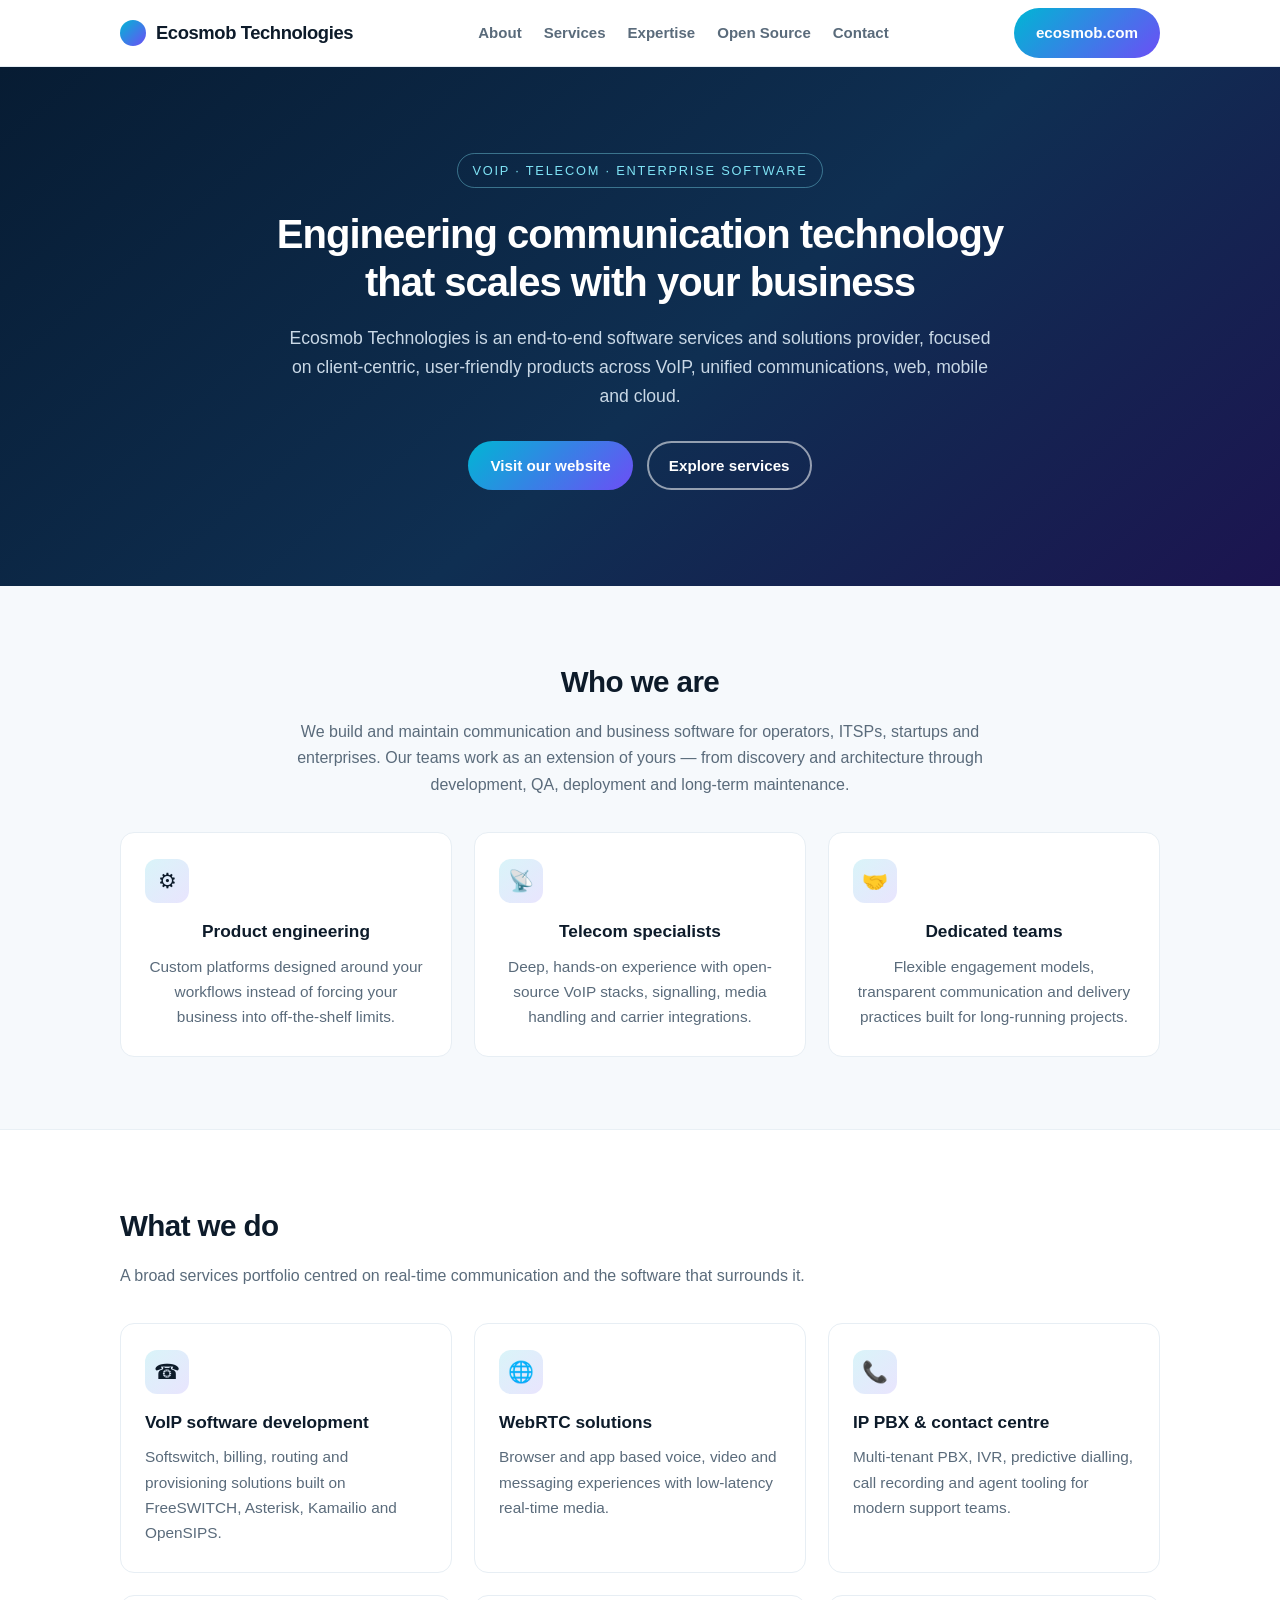
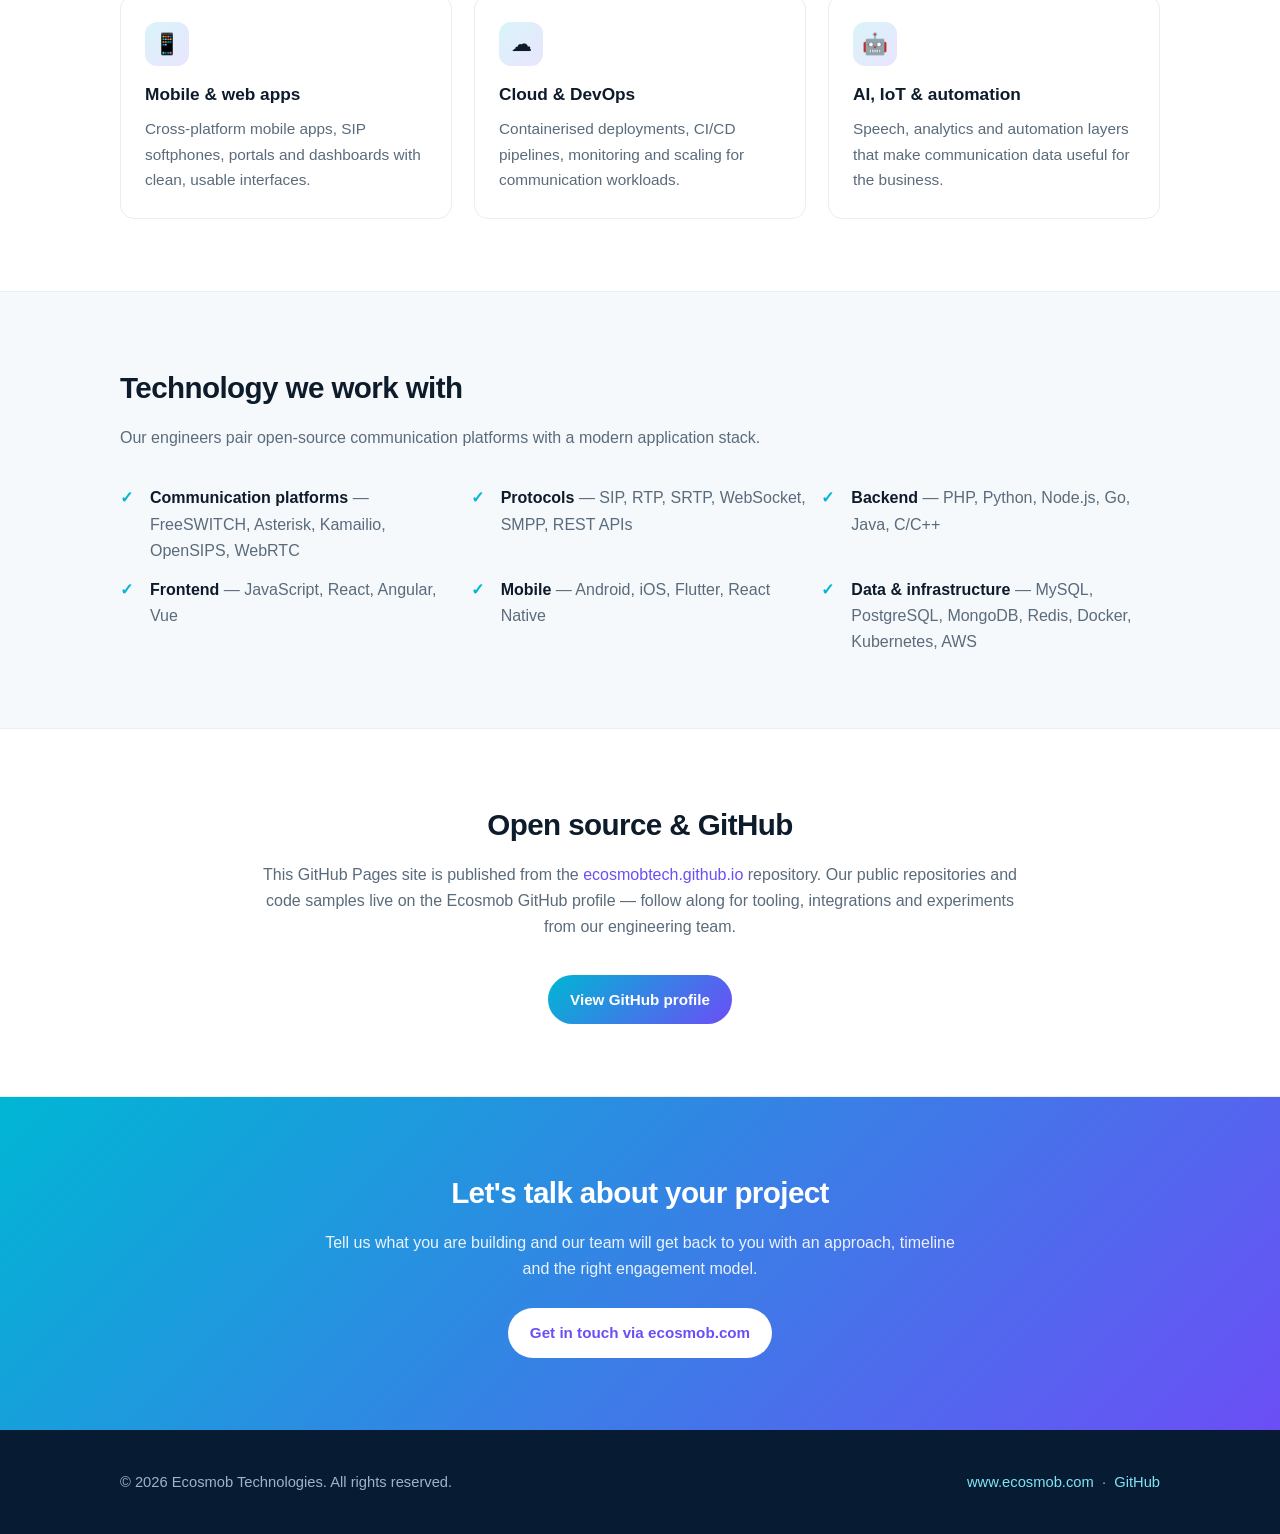
==== index.html @ 4fd9f092 "Add Ecosmob Technologies landing page (index.html)" ====
<!DOCTYPE html>
<html lang="en">
<head>
<meta charset="utf-8">
<meta name="viewport" content="width=device-width, initial-scale=1">
<title>Ecosmob Technologies | VoIP &amp; Telecom Software Development Company</title>
<meta name="description" content="Ecosmob Technologies is an end-to-end software services and solutions provider specialising in VoIP, unified communications, telecom software development, web, mobile and cloud engineering.">
<meta name="author" content="Ecosmob Technologies">
<link rel="canonical" href="https://ecosmobtech.github.io/">
<meta property="og:title" content="Ecosmob Technologies | VoIP &amp; Telecom Software Development">
<meta property="og:description" content="End-to-end VoIP, telecom and enterprise software engineering services.">
<meta property="og:url" content="https://www.ecosmob.com/">
<meta property="og:type" content="website">
<style>
:root{
  --brand:#00b6d4;
  --brand-2:#6c4ef6;
  --ink:#0d1b2a;
  --muted:#5a6b7b;
  --bg:#f6f9fc;
  --white:#ffffff;
  --radius:14px;
}
*{box-sizing:border-box}
html{scroll-behavior:smooth}
body{
  margin:0;
  font-family:-apple-system,BlinkMacSystemFont,"Segoe UI",Roboto,Helvetica,Arial,sans-serif;
  color:var(--ink);
  background:var(--bg);
  line-height:1.65;
  -webkit-font-smoothing:antialiased;
}
a{color:var(--brand-2);text-decoration:none}
a:hover{text-decoration:underline}
.wrap{width:100%;max-width:1080px;margin:0 auto;padding:0 20px}

/* header */
header{
  position:sticky;top:0;z-index:50;
  background:rgba(255,255,255,.92);
  backdrop-filter:saturate(180%) blur(8px);
  border-bottom:1px solid #e5edf3;
}
.nav{display:flex;align-items:center;justify-content:space-between;height:66px;gap:16px}
.logo{display:flex;align-items:center;gap:10px;font-weight:800;letter-spacing:-.4px;font-size:1.15rem;color:var(--ink)}
.logo:hover{text-decoration:none}
.dot{width:26px;height:26px;border-radius:50%;background:linear-gradient(135deg,var(--brand),var(--brand-2))}
.nav ul{display:flex;gap:22px;list-style:none;margin:0;padding:0}
.nav ul a{color:var(--muted);font-size:.94rem;font-weight:600}
.nav ul a:hover{color:var(--brand-2);text-decoration:none}
.btn{
  display:inline-block;padding:12px 22px;border-radius:999px;font-weight:700;font-size:.95rem;
  background:linear-gradient(135deg,var(--brand),var(--brand-2));color:#fff;border:0;
}
.btn:hover{opacity:.92;text-decoration:none}
.btn.ghost{background:transparent;color:var(--brand-2);border:2px solid var(--brand-2);padding:10px 20px}

/* hero */
.hero{
  background:linear-gradient(140deg,#071c33 0%,#0f2f52 55%,#1c1450 100%);
  color:#fff;padding:86px 0 96px;text-align:center;
}
.hero h1{font-size:2.5rem;line-height:1.2;margin:0 0 18px;letter-spacing:-1px}
.hero .tag{display:inline-block;font-size:.8rem;letter-spacing:.14em;text-transform:uppercase;color:#7fe3f5;border:1px solid rgba(127,227,245,.4);padding:6px 14px;border-radius:999px;margin-bottom:22px}
.hero p{font-size:1.1rem;color:#c9d8e6;max-width:720px;margin:0 auto 30px}
.hero .cta{display:flex;gap:14px;justify-content:center;flex-wrap:wrap}
.hero .btn.ghost{color:#fff;border-color:rgba(255,255,255,.55)}

/* sections */
section{padding:72px 0}
h2{font-size:1.85rem;margin:0 0 12px;letter-spacing:-.6px}
.lead{color:var(--muted);max-width:760px;margin:0 0 34px}
.center{text-align:center}
.center .lead{margin-left:auto;margin-right:auto}

.grid{display:grid;gap:22px;grid-template-columns:repeat(auto-fit,minmax(260px,1fr))}
.card{
  background:var(--white);border:1px solid #e7eef4;border-radius:var(--radius);
  padding:26px 24px;transition:transform .18s ease,box-shadow .18s ease;
}
.card:hover{transform:translateY(-4px);box-shadow:0 14px 30px rgba(13,27,42,.09)}
.card h3{margin:0 0 8px;font-size:1.08rem}
.card p{margin:0;color:var(--muted);font-size:.96rem}
.ico{
  width:44px;height:44px;border-radius:12px;margin-bottom:14px;
  background:linear-gradient(135deg,rgba(0,182,212,.15),rgba(108,78,246,.15));
  display:flex;align-items:center;justify-content:center;font-size:1.3rem;
}
.alt{background:var(--white);border-top:1px solid #e9f0f5;border-bottom:1px solid #e9f0f5}

ul.checks{list-style:none;margin:0;padding:0;display:grid;gap:12px;grid-template-columns:repeat(auto-fit,minmax(280px,1fr))}
ul.checks li{padding-left:30px;position:relative;color:var(--muted)}
ul.checks li:before{content:"\2713";position:absolute;left:0;top:0;color:var(--brand);font-weight:800}
ul.checks strong{color:var(--ink)}

.cta-band{background:linear-gradient(135deg,var(--brand),var(--brand-2));color:#fff;text-align:center}
.cta-band h2{color:#fff}
.cta-band p{color:rgba(255,255,255,.9);max-width:640px;margin:0 auto 26px}
.cta-band .btn{background:#fff;color:var(--brand-2)}

footer{background:#071c33;color:#9fb3c8;padding:40px 0;font-size:.92rem}
.foot{display:flex;justify-content:space-between;gap:16px;flex-wrap:wrap;align-items:center}
footer a{color:#7fe3f5}

@media (max-width:760px){
  .nav ul{display:none}
  .hero h1{font-size:1.95rem}
  section{padding:56px 0}
}
</style>
</head>
<body>

<header>
  <div class="wrap nav">
    <a class="logo" href="#top"><span class="dot"></span> Ecosmob Technologies</a>
    <nav>
      <ul>
        <li><a href="#about">About</a></li>
        <li><a href="#services">Services</a></li>
        <li><a href="#expertise">Expertise</a></li>
        <li><a href="#opensource">Open Source</a></li>
        <li><a href="#contact">Contact</a></li>
      </ul>
    </nav>
    <a class="btn" href="https://www.ecosmob.com/" target="_blank" rel="noopener">ecosmob.com</a>
  </div>
</header>

<div id="top" class="hero">
  <div class="wrap">
    <span class="tag">VoIP &middot; Telecom &middot; Enterprise Software</span>
    <h1>Engineering communication technology<br>that scales with your business</h1>
    <p>Ecosmob Technologies is an end-to-end software services and solutions provider, focused on client-centric, user-friendly products across VoIP, unified communications, web, mobile and cloud.</p>
    <div class="cta">
      <a class="btn" href="https://www.ecosmob.com/" target="_blank" rel="noopener">Visit our website</a>
      <a class="btn ghost" href="#services">Explore services</a>
    </div>
  </div>
</div>

<section id="about" class="center">
  <div class="wrap">
    <h2>Who we are</h2>
    <p class="lead">We build and maintain communication and business software for operators, ITSPs, startups and enterprises. Our teams work as an extension of yours &mdash; from discovery and architecture through development, QA, deployment and long-term maintenance.</p>
    <div class="grid">
      <div class="card">
        <div class="ico">&#9881;</div>
        <h3>Product engineering</h3>
        <p>Custom platforms designed around your workflows instead of forcing your business into off-the-shelf limits.</p>
      </div>
      <div class="card">
        <div class="ico">&#128225;</div>
        <h3>Telecom specialists</h3>
        <p>Deep, hands-on experience with open-source VoIP stacks, signalling, media handling and carrier integrations.</p>
      </div>
      <div class="card">
        <div class="ico">&#129309;</div>
        <h3>Dedicated teams</h3>
        <p>Flexible engagement models, transparent communication and delivery practices built for long-running projects.</p>
      </div>
    </div>
  </div>
</section>

<section id="services" class="alt">
  <div class="wrap">
    <h2>What we do</h2>
    <p class="lead">A broad services portfolio centred on real-time communication and the software that surrounds it.</p>
    <div class="grid">
      <div class="card">
        <div class="ico">&#9742;</div>
        <h3>VoIP software development</h3>
        <p>Softswitch, billing, routing and provisioning solutions built on FreeSWITCH, Asterisk, Kamailio and OpenSIPS.</p>
      </div>
      <div class="card">
        <div class="ico">&#127760;</div>
        <h3>WebRTC solutions</h3>
        <p>Browser and app based voice, video and messaging experiences with low-latency real-time media.</p>
      </div>
      <div class="card">
        <div class="ico">&#128222;</div>
        <h3>IP PBX &amp; contact centre</h3>
        <p>Multi-tenant PBX, IVR, predictive dialling, call recording and agent tooling for modern support teams.</p>
      </div>
      <div class="card">
        <div class="ico">&#128241;</div>
        <h3>Mobile &amp; web apps</h3>
        <p>Cross-platform mobile apps, SIP softphones, portals and dashboards with clean, usable interfaces.</p>
      </div>
      <div class="card">
        <div class="ico">&#9729;</div>
        <h3>Cloud &amp; DevOps</h3>
        <p>Containerised deployments, CI/CD pipelines, monitoring and scaling for communication workloads.</p>
      </div>
      <div class="card">
        <div class="ico">&#129302;</div>
        <h3>AI, IoT &amp; automation</h3>
        <p>Speech, analytics and automation layers that make communication data useful for the business.</p>
      </div>
    </div>
  </div>
</section>

<section id="expertise">
  <div class="wrap">
    <h2>Technology we work with</h2>
    <p class="lead">Our engineers pair open-source communication platforms with a modern application stack.</p>
    <ul class="checks">
      <li><strong>Communication platforms</strong> &mdash; FreeSWITCH, Asterisk, Kamailio, OpenSIPS, WebRTC</li>
      <li><strong>Protocols</strong> &mdash; SIP, RTP, SRTP, WebSocket, SMPP, REST APIs</li>
      <li><strong>Backend</strong> &mdash; PHP, Python, Node.js, Go, Java, C/C++</li>
      <li><strong>Frontend</strong> &mdash; JavaScript, React, Angular, Vue</li>
      <li><strong>Mobile</strong> &mdash; Android, iOS, Flutter, React Native</li>
      <li><strong>Data &amp; infrastructure</strong> &mdash; MySQL, PostgreSQL, MongoDB, Redis, Docker, Kubernetes, AWS</li>
    </ul>
  </div>
</section>

<section id="opensource" class="alt center">
  <div class="wrap">
    <h2>Open source &amp; GitHub</h2>
    <p class="lead">This GitHub Pages site is published from the <a href="https://github.com/Ecosmobtech/ecosmobtech.github.io" target="_blank" rel="noopener">ecosmobtech.github.io</a> repository. Our public repositories and code samples live on the Ecosmob GitHub profile &mdash; follow along for tooling, integrations and experiments from our engineering team.</p>
    <a class="btn" href="https://github.com/Ecosmobtech" target="_blank" rel="noopener">View GitHub profile</a>
  </div>
</section>

<section id="contact" class="cta-band">
  <div class="wrap">
    <h2>Let's talk about your project</h2>
    <p>Tell us what you are building and our team will get back to you with an approach, timeline and the right engagement model.</p>
    <a class="btn" href="https://www.ecosmob.com/" target="_blank" rel="noopener">Get in touch via ecosmob.com</a>
  </div>
</section>

<footer>
  <div class="wrap foot">
    <div>&copy; <span id="yr">2026</span> Ecosmob Technologies. All rights reserved.</div>
    <div><a href="https://www.ecosmob.com/" target="_blank" rel="noopener">www.ecosmob.com</a> &nbsp;&middot;&nbsp; <a href="https://github.com/Ecosmobtech" target="_blank" rel="noopener">GitHub</a></div>
  </div>
</footer>

<script>
  document.getElementById("yr").textContent = new Date().getFullYear();
</script>

</body>
</html>
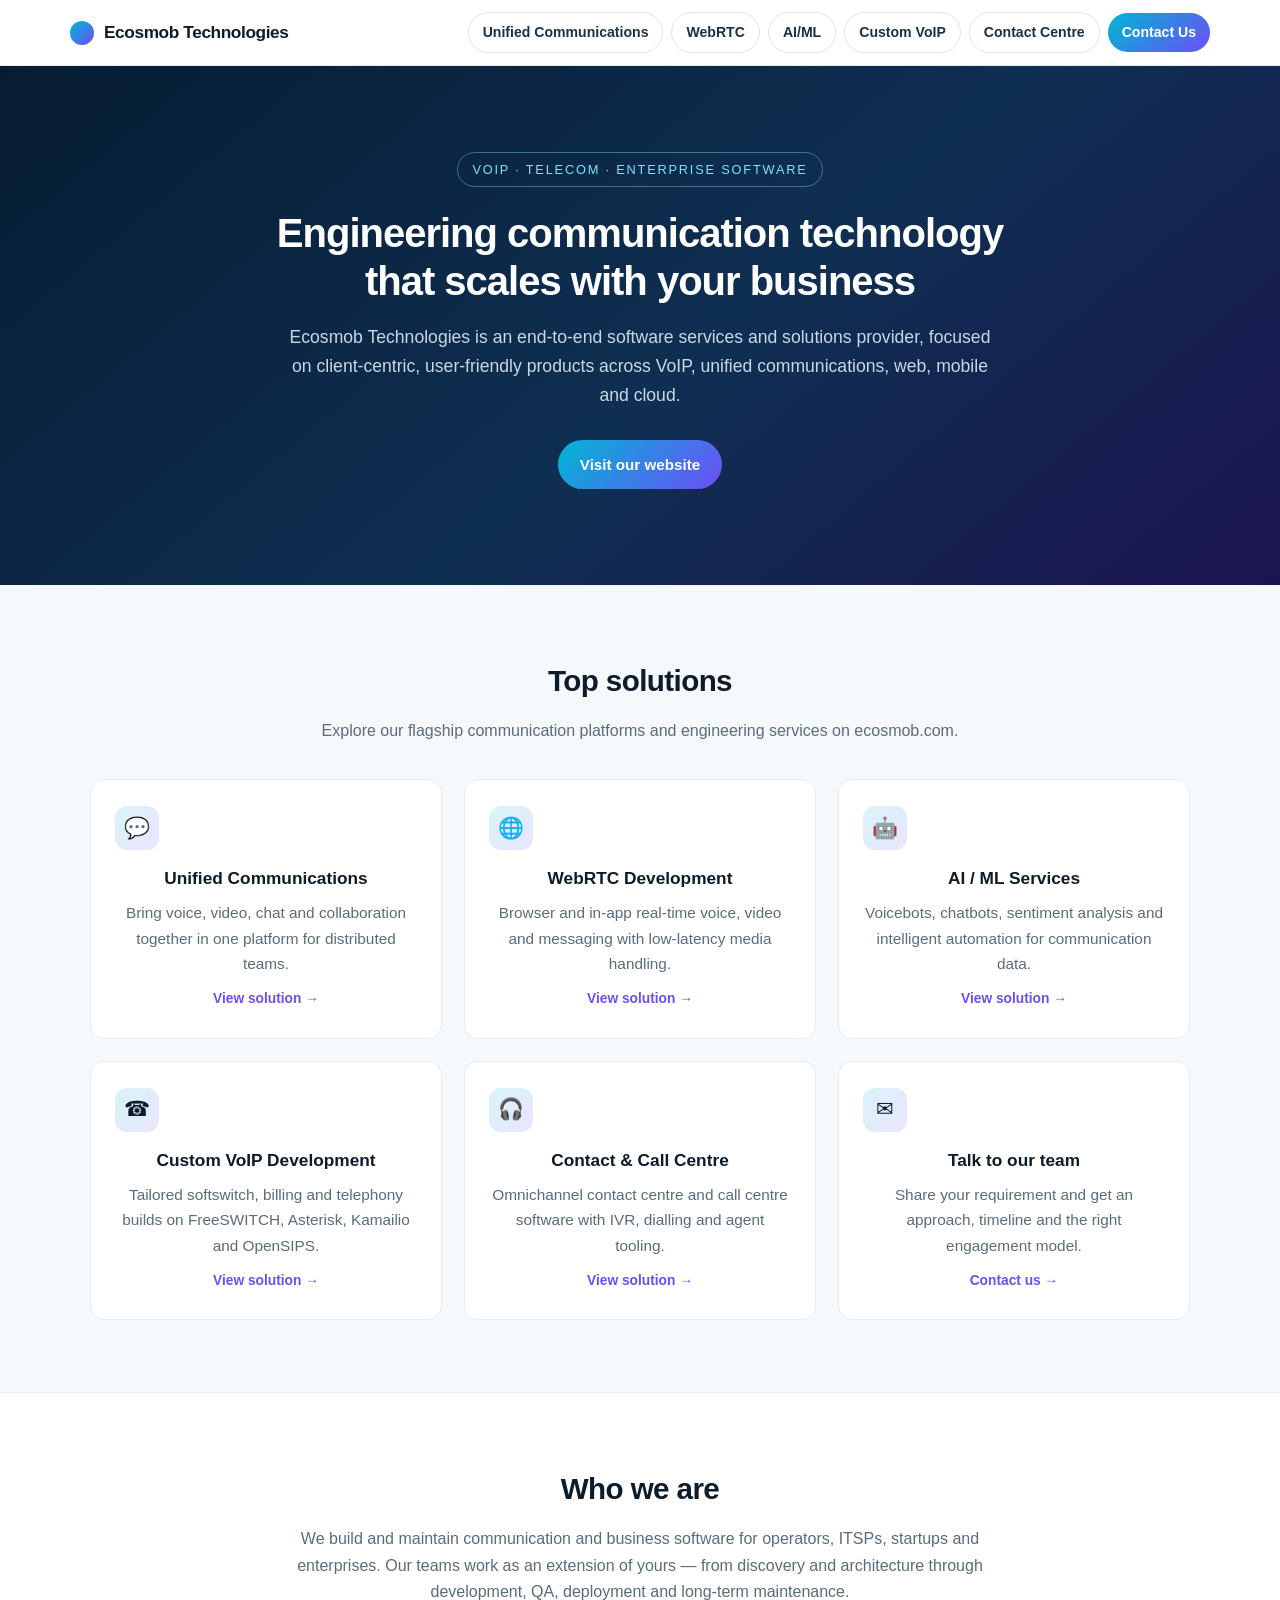
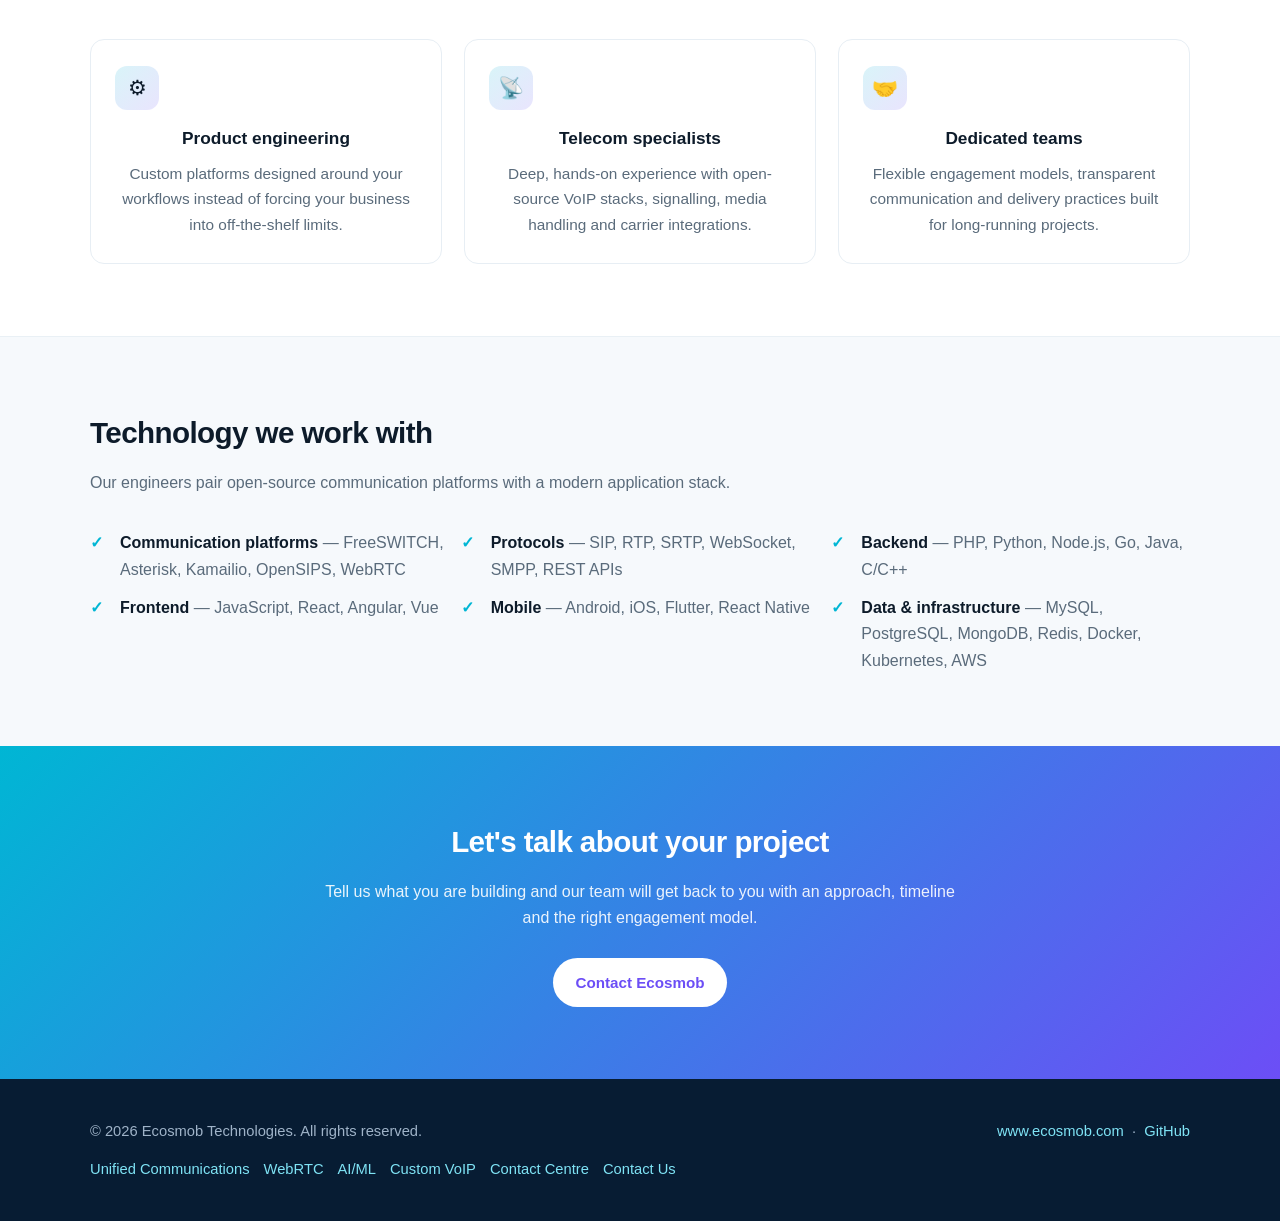
==== commit a5ae30fd: "Link top bar to Ecosmob solution pages and remove Explore services button" ====
--- a/index.html
+++ b/index.html
@@ -4,8 +4,9 @@
 <meta charset="utf-8">
 <meta name="viewport" content="width=device-width, initial-scale=1">
 <title>Ecosmob Technologies | VoIP &amp; Telecom Software Development Company</title>
-<meta name="description" content="Ecosmob Technologies is an end-to-end software services and solutions provider specialising in VoIP, unified communications, telecom software development, web, mobile and cloud engineering.">
+<meta name="description" content="Ecosmob Technologies is an end-to-end software services and solutions provider specialising in VoIP, unified communications, WebRTC, AI/ML, contact centre and custom telecom software development.">
 <meta name="author" content="Ecosmob Technologies">
+<meta name="robots" content="index, follow">
 <link rel="canonical" href="https://ecosmobtech.github.io/">
 <meta property="og:title" content="Ecosmob Technologies | VoIP &amp; Telecom Software Development">
 <meta property="og:description" content="End-to-end VoIP, telecom and enterprise software engineering services.">
@@ -33,28 +34,33 @@
 }
 a{color:var(--brand-2);text-decoration:none}
 a:hover{text-decoration:underline}
-.wrap{width:100%;max-width:1080px;margin:0 auto;padding:0 20px}
+.wrap{width:100%;max-width:1140px;margin:0 auto;padding:0 20px}
 
 /* header */
 header{
   position:sticky;top:0;z-index:50;
-  background:rgba(255,255,255,.92);
+  background:rgba(255,255,255,.94);
   backdrop-filter:saturate(180%) blur(8px);
   border-bottom:1px solid #e5edf3;
 }
-.nav{display:flex;align-items:center;justify-content:space-between;height:66px;gap:16px}
-.logo{display:flex;align-items:center;gap:10px;font-weight:800;letter-spacing:-.4px;font-size:1.15rem;color:var(--ink)}
+.nav{display:flex;align-items:center;justify-content:space-between;gap:14px;padding:12px 0;flex-wrap:wrap}
+.logo{display:flex;align-items:center;gap:10px;font-weight:800;letter-spacing:-.4px;font-size:1.08rem;color:var(--ink)}
 .logo:hover{text-decoration:none}
-.dot{width:26px;height:26px;border-radius:50%;background:linear-gradient(135deg,var(--brand),var(--brand-2))}
-.nav ul{display:flex;gap:22px;list-style:none;margin:0;padding:0}
-.nav ul a{color:var(--muted);font-size:.94rem;font-weight:600}
-.nav ul a:hover{color:var(--brand-2);text-decoration:none}
+.dot{width:24px;height:24px;border-radius:50%;background:linear-gradient(135deg,var(--brand),var(--brand-2))}
+.menu{display:flex;gap:8px;list-style:none;margin:0;padding:0;flex-wrap:wrap;align-items:center}
+.menu a{
+  display:inline-block;padding:8px 14px;border-radius:999px;
+  font-size:.88rem;font-weight:700;color:#1b3049;
+  border:1px solid #dbe6ef;background:#fff;white-space:nowrap;
+}
+.menu a:hover{border-color:var(--brand-2);color:var(--brand-2);text-decoration:none}
 .btn{
   display:inline-block;padding:12px 22px;border-radius:999px;font-weight:700;font-size:.95rem;
   background:linear-gradient(135deg,var(--brand),var(--brand-2));color:#fff;border:0;
 }
 .btn:hover{opacity:.92;text-decoration:none}
-.btn.ghost{background:transparent;color:var(--brand-2);border:2px solid var(--brand-2);padding:10px 20px}
+.menu a.primary{background:linear-gradient(135deg,var(--brand),var(--brand-2));color:#fff;border:0}
+.menu a.primary:hover{opacity:.92;color:#fff}
 
 /* hero */
 .hero{
@@ -65,7 +71,6 @@
 .hero .tag{display:inline-block;font-size:.8rem;letter-spacing:.14em;text-transform:uppercase;color:#7fe3f5;border:1px solid rgba(127,227,245,.4);padding:6px 14px;border-radius:999px;margin-bottom:22px}
 .hero p{font-size:1.1rem;color:#c9d8e6;max-width:720px;margin:0 auto 30px}
 .hero .cta{display:flex;gap:14px;justify-content:center;flex-wrap:wrap}
-.hero .btn.ghost{color:#fff;border-color:rgba(255,255,255,.55)}
 
 /* sections */
 section{padding:72px 0}
@@ -78,10 +83,12 @@
 .card{
   background:var(--white);border:1px solid #e7eef4;border-radius:var(--radius);
   padding:26px 24px;transition:transform .18s ease,box-shadow .18s ease;
-}
-.card:hover{transform:translateY(-4px);box-shadow:0 14px 30px rgba(13,27,42,.09)}
-.card h3{margin:0 0 8px;font-size:1.08rem}
+  display:block;color:inherit;
+}
+.card:hover{transform:translateY(-4px);box-shadow:0 14px 30px rgba(13,27,42,.09);text-decoration:none}
+.card h3{margin:0 0 8px;font-size:1.08rem;color:var(--ink)}
 .card p{margin:0;color:var(--muted);font-size:.96rem}
+.card .more{display:inline-block;margin-top:12px;font-size:.86rem;font-weight:700;color:var(--brand-2)}
 .ico{
   width:44px;height:44px;border-radius:12px;margin-bottom:14px;
   background:linear-gradient(135deg,rgba(0,182,212,.15),rgba(108,78,246,.15));
@@ -102,11 +109,12 @@
 footer{background:#071c33;color:#9fb3c8;padding:40px 0;font-size:.92rem}
 .foot{display:flex;justify-content:space-between;gap:16px;flex-wrap:wrap;align-items:center}
 footer a{color:#7fe3f5}
-
-@media (max-width:760px){
-  .nav ul{display:none}
+.footlinks{display:flex;gap:14px;flex-wrap:wrap;margin-top:14px}
+
+@media (max-width:860px){
   .hero h1{font-size:1.95rem}
   section{padding:56px 0}
+  .menu a{padding:7px 12px;font-size:.82rem}
 }
 </style>
 </head>
@@ -116,15 +124,15 @@
   <div class="wrap nav">
     <a class="logo" href="#top"><span class="dot"></span> Ecosmob Technologies</a>
     <nav>
-      <ul>
-        <li><a href="#about">About</a></li>
-        <li><a href="#services">Services</a></li>
-        <li><a href="#expertise">Expertise</a></li>
-        <li><a href="#opensource">Open Source</a></li>
-        <li><a href="#contact">Contact</a></li>
+      <ul class="menu">
+        <li><a href="https://www.ecosmob.com/voip-solutions/unified-communications/" target="_blank" rel="noopener">Unified Communications</a></li>
+        <li><a href="https://www.ecosmob.com/offerings/custom-voip/webrtc-development/" target="_blank" rel="noopener">WebRTC</a></li>
+        <li><a href="https://www.ecosmob.com/offerings/ai-ml/" target="_blank" rel="noopener">AI/ML</a></li>
+        <li><a href="https://www.ecosmob.com/offerings/custom-voip/" target="_blank" rel="noopener">Custom VoIP</a></li>
+        <li><a href="https://www.ecosmob.com/voip-solutions/contact-center-solutions/" target="_blank" rel="noopener">Contact Centre</a></li>
+        <li><a class="primary" href="https://www.ecosmob.com/contact-us/" target="_blank" rel="noopener">Contact Us</a></li>
       </ul>
     </nav>
-    <a class="btn" href="https://www.ecosmob.com/" target="_blank" rel="noopener">ecosmob.com</a>
   </div>
 </header>
 
@@ -135,12 +143,56 @@
     <p>Ecosmob Technologies is an end-to-end software services and solutions provider, focused on client-centric, user-friendly products across VoIP, unified communications, web, mobile and cloud.</p>
     <div class="cta">
       <a class="btn" href="https://www.ecosmob.com/" target="_blank" rel="noopener">Visit our website</a>
-      <a class="btn ghost" href="#services">Explore services</a>
     </div>
   </div>
 </div>
 
-<section id="about" class="center">
+<section id="solutions" class="center">
+  <div class="wrap">
+    <h2>Top solutions</h2>
+    <p class="lead">Explore our flagship communication platforms and engineering services on ecosmob.com.</p>
+    <div class="grid">
+      <a class="card" href="https://www.ecosmob.com/voip-solutions/unified-communications/" target="_blank" rel="noopener">
+        <div class="ico">&#128172;</div>
+        <h3>Unified Communications</h3>
+        <p>Bring voice, video, chat and collaboration together in one platform for distributed teams.</p>
+        <span class="more">View solution &rarr;</span>
+      </a>
+      <a class="card" href="https://www.ecosmob.com/offerings/custom-voip/webrtc-development/" target="_blank" rel="noopener">
+        <div class="ico">&#127760;</div>
+        <h3>WebRTC Development</h3>
+        <p>Browser and in-app real-time voice, video and messaging with low-latency media handling.</p>
+        <span class="more">View solution &rarr;</span>
+      </a>
+      <a class="card" href="https://www.ecosmob.com/offerings/ai-ml/" target="_blank" rel="noopener">
+        <div class="ico">&#129302;</div>
+        <h3>AI / ML Services</h3>
+        <p>Voicebots, chatbots, sentiment analysis and intelligent automation for communication data.</p>
+        <span class="more">View solution &rarr;</span>
+      </a>
+      <a class="card" href="https://www.ecosmob.com/offerings/custom-voip/" target="_blank" rel="noopener">
+        <div class="ico">&#9742;</div>
+        <h3>Custom VoIP Development</h3>
+        <p>Tailored softswitch, billing and telephony builds on FreeSWITCH, Asterisk, Kamailio and OpenSIPS.</p>
+        <span class="more">View solution &rarr;</span>
+      </a>
+      <a class="card" href="https://www.ecosmob.com/voip-solutions/contact-center-solutions/" target="_blank" rel="noopener">
+        <div class="ico">&#127911;</div>
+        <h3>Contact &amp; Call Centre</h3>
+        <p>Omnichannel contact centre and call centre software with IVR, dialling and agent tooling.</p>
+        <span class="more">View solution &rarr;</span>
+      </a>
+      <a class="card" href="https://www.ecosmob.com/contact-us/" target="_blank" rel="noopener">
+        <div class="ico">&#9993;</div>
+        <h3>Talk to our team</h3>
+        <p>Share your requirement and get an approach, timeline and the right engagement model.</p>
+        <span class="more">Contact us &rarr;</span>
+      </a>
+    </div>
+  </div>
+</section>
+
+<section id="about" class="alt center">
   <div class="wrap">
     <h2>Who we are</h2>
     <p class="lead">We build and maintain communication and business software for operators, ITSPs, startups and enterprises. Our teams work as an extension of yours &mdash; from discovery and architecture through development, QA, deployment and long-term maintenance.</p>
@@ -164,45 +216,6 @@
   </div>
 </section>
 
-<section id="services" class="alt">
-  <div class="wrap">
-    <h2>What we do</h2>
-    <p class="lead">A broad services portfolio centred on real-time communication and the software that surrounds it.</p>
-    <div class="grid">
-      <div class="card">
-        <div class="ico">&#9742;</div>
-        <h3>VoIP software development</h3>
-        <p>Softswitch, billing, routing and provisioning solutions built on FreeSWITCH, Asterisk, Kamailio and OpenSIPS.</p>
-      </div>
-      <div class="card">
-        <div class="ico">&#127760;</div>
-        <h3>WebRTC solutions</h3>
-        <p>Browser and app based voice, video and messaging experiences with low-latency real-time media.</p>
-      </div>
-      <div class="card">
-        <div class="ico">&#128222;</div>
-        <h3>IP PBX &amp; contact centre</h3>
-        <p>Multi-tenant PBX, IVR, predictive dialling, call recording and agent tooling for modern support teams.</p>
-      </div>
-      <div class="card">
-        <div class="ico">&#128241;</div>
-        <h3>Mobile &amp; web apps</h3>
-        <p>Cross-platform mobile apps, SIP softphones, portals and dashboards with clean, usable interfaces.</p>
-      </div>
-      <div class="card">
-        <div class="ico">&#9729;</div>
-        <h3>Cloud &amp; DevOps</h3>
-        <p>Containerised deployments, CI/CD pipelines, monitoring and scaling for communication workloads.</p>
-      </div>
-      <div class="card">
-        <div class="ico">&#129302;</div>
-        <h3>AI, IoT &amp; automation</h3>
-        <p>Speech, analytics and automation layers that make communication data useful for the business.</p>
-      </div>
-    </div>
-  </div>
-</section>
-
 <section id="expertise">
   <div class="wrap">
     <h2>Technology we work with</h2>
@@ -218,26 +231,28 @@
   </div>
 </section>
 
-<section id="opensource" class="alt center">
-  <div class="wrap">
-    <h2>Open source &amp; GitHub</h2>
-    <p class="lead">This GitHub Pages site is published from the <a href="https://github.com/Ecosmobtech/ecosmobtech.github.io" target="_blank" rel="noopener">ecosmobtech.github.io</a> repository. Our public repositories and code samples live on the Ecosmob GitHub profile &mdash; follow along for tooling, integrations and experiments from our engineering team.</p>
-    <a class="btn" href="https://github.com/Ecosmobtech" target="_blank" rel="noopener">View GitHub profile</a>
-  </div>
-</section>
-
 <section id="contact" class="cta-band">
   <div class="wrap">
     <h2>Let's talk about your project</h2>
     <p>Tell us what you are building and our team will get back to you with an approach, timeline and the right engagement model.</p>
-    <a class="btn" href="https://www.ecosmob.com/" target="_blank" rel="noopener">Get in touch via ecosmob.com</a>
+    <a class="btn" href="https://www.ecosmob.com/contact-us/" target="_blank" rel="noopener">Contact Ecosmob</a>
   </div>
 </section>
 
 <footer>
-  <div class="wrap foot">
-    <div>&copy; <span id="yr">2026</span> Ecosmob Technologies. All rights reserved.</div>
-    <div><a href="https://www.ecosmob.com/" target="_blank" rel="noopener">www.ecosmob.com</a> &nbsp;&middot;&nbsp; <a href="https://github.com/Ecosmobtech" target="_blank" rel="noopener">GitHub</a></div>
+  <div class="wrap">
+    <div class="foot">
+      <div>&copy; <span id="yr">2026</span> Ecosmob Technologies. All rights reserved.</div>
+      <div><a href="https://www.ecosmob.com/" target="_blank" rel="noopener">www.ecosmob.com</a> &nbsp;&middot;&nbsp; <a href="https://github.com/Ecosmobtech" target="_blank" rel="noopener">GitHub</a></div>
+    </div>
+    <div class="footlinks">
+      <a href="https://www.ecosmob.com/voip-solutions/unified-communications/" target="_blank" rel="noopener">Unified Communications</a>
+      <a href="https://www.ecosmob.com/offerings/custom-voip/webrtc-development/" target="_blank" rel="noopener">WebRTC</a>
+      <a href="https://www.ecosmob.com/offerings/ai-ml/" target="_blank" rel="noopener">AI/ML</a>
+      <a href="https://www.ecosmob.com/offerings/custom-voip/" target="_blank" rel="noopener">Custom VoIP</a>
+      <a href="https://www.ecosmob.com/voip-solutions/contact-center-solutions/" target="_blank" rel="noopener">Contact Centre</a>
+      <a href="https://www.ecosmob.com/contact-us/" target="_blank" rel="noopener">Contact Us</a>
+    </div>
   </div>
 </footer>
 
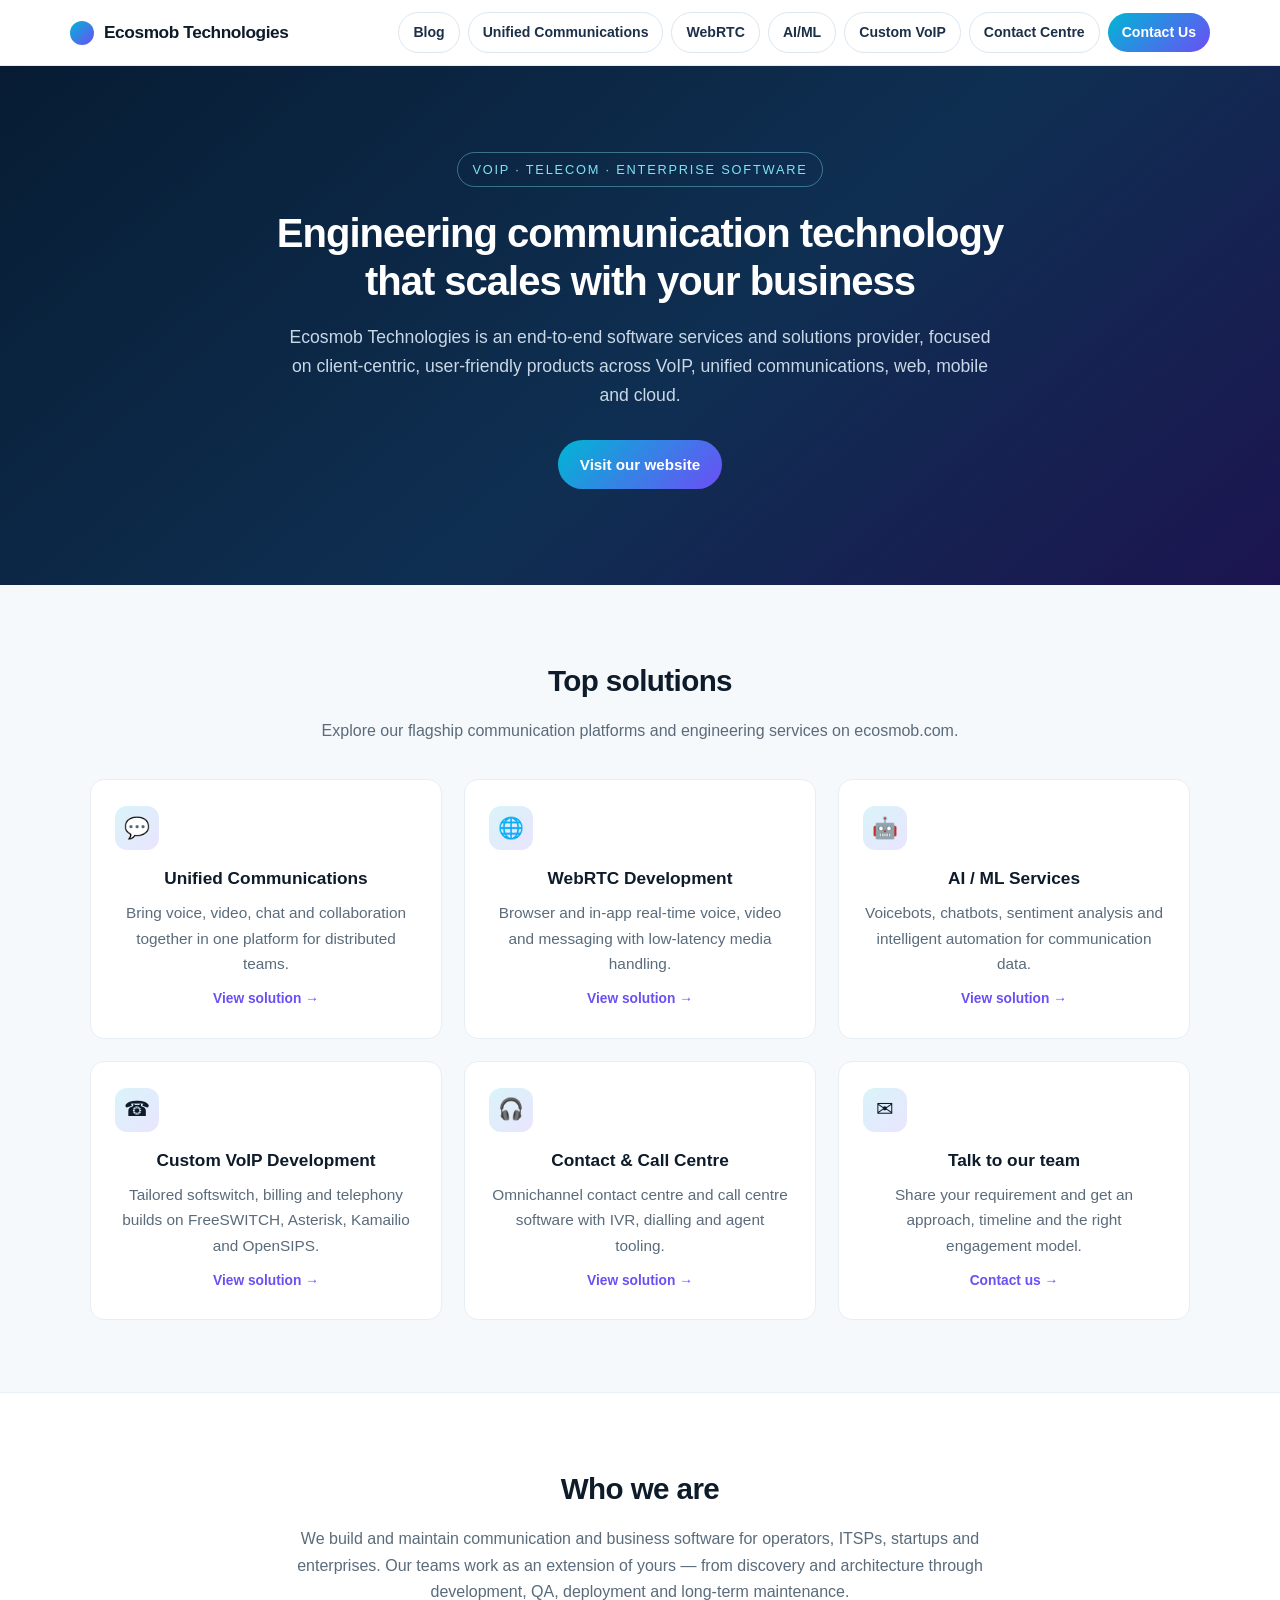
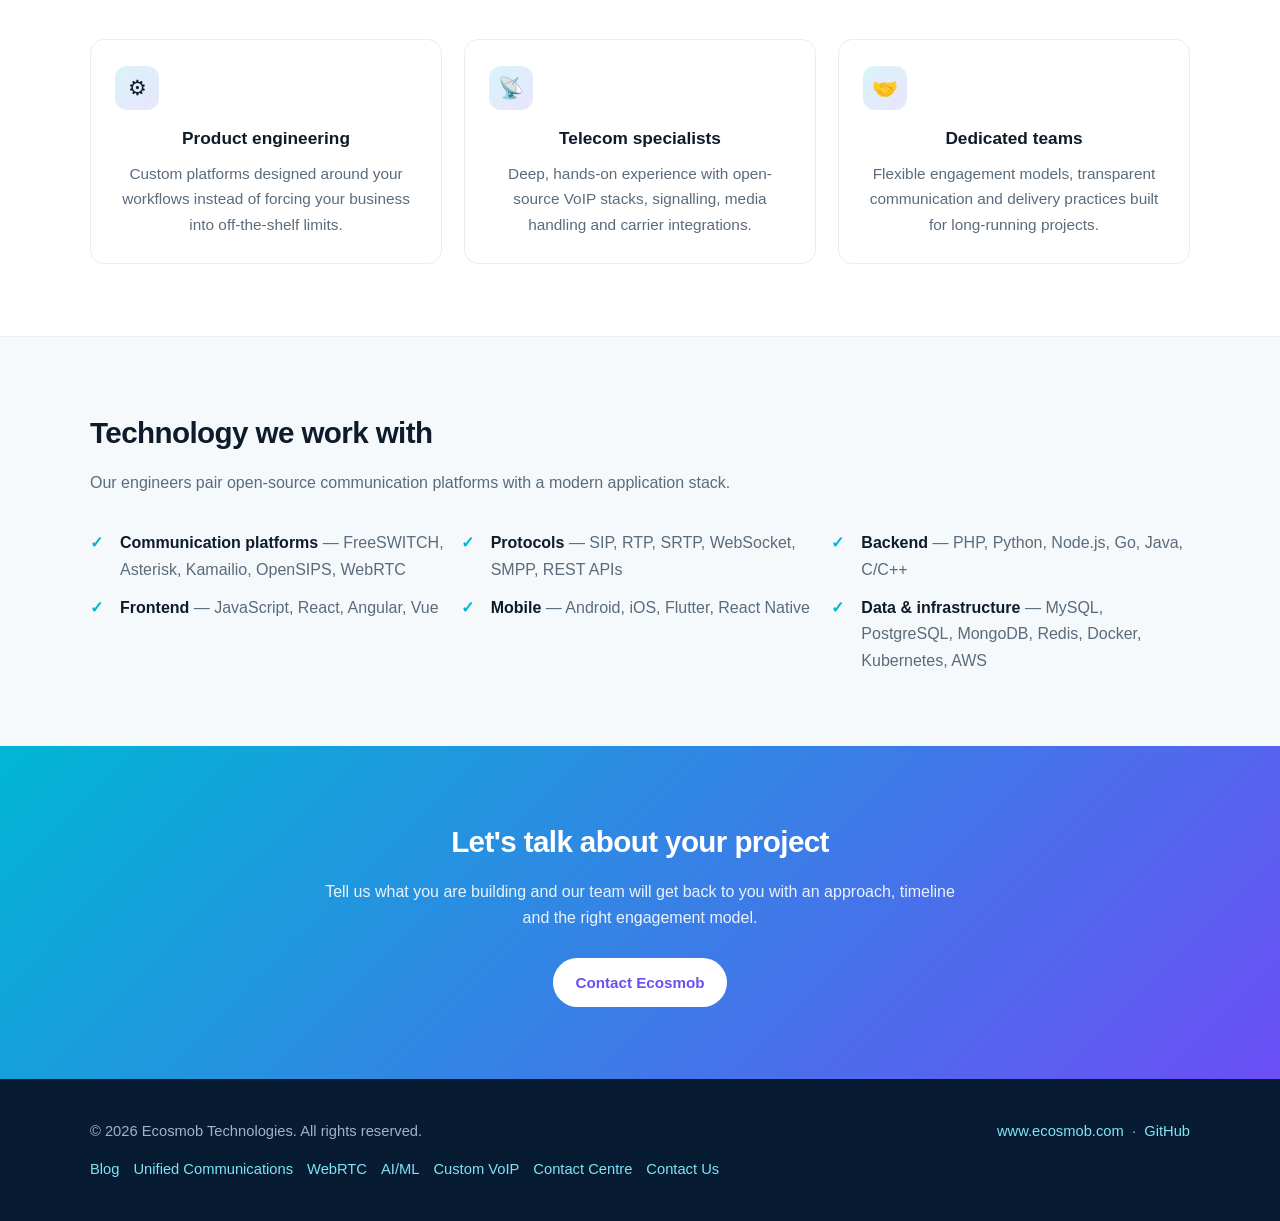
==== commit 34298e63: "Add Blog link to header and footer navigation" ====
--- a/index.html
+++ b/index.html
@@ -1,7 +1,17 @@
 <!DOCTYPE html>
 <html lang="en">
 <head>
+<meta name="google-site-verification" content="BQ6OxUoPhXNHeNY-f9KZq48u6p0XWxiql8x9SF0Cmtc" />
 <meta charset="utf-8">
+<!-- Google tag (gtag.js) -->
+<script async src="https://www.googletagmanager.com/gtag/js?id=G-817WGZYW9V"></script>
+<script>
+  window.dataLayer = window.dataLayer || [];
+  function gtag(){dataLayer.push(arguments);}
+  gtag('js', new Date());
+
+  gtag('config', 'G-817WGZYW9V');
+</script>
 <meta name="viewport" content="width=device-width, initial-scale=1">
 <title>Ecosmob Technologies | VoIP &amp; Telecom Software Development Company</title>
 <meta name="description" content="Ecosmob Technologies is an end-to-end software services and solutions provider specialising in VoIP, unified communications, WebRTC, AI/ML, contact centre and custom telecom software development.">
@@ -125,6 +135,7 @@
     <a class="logo" href="#top"><span class="dot"></span> Ecosmob Technologies</a>
     <nav>
       <ul class="menu">
+        <li><a href="/blog/">Blog</a></li>
         <li><a href="https://www.ecosmob.com/voip-solutions/unified-communications/" target="_blank" rel="noopener">Unified Communications</a></li>
         <li><a href="https://www.ecosmob.com/offerings/custom-voip/webrtc-development/" target="_blank" rel="noopener">WebRTC</a></li>
         <li><a href="https://www.ecosmob.com/offerings/ai-ml/" target="_blank" rel="noopener">AI/ML</a></li>
@@ -246,6 +257,7 @@
       <div><a href="https://www.ecosmob.com/" target="_blank" rel="noopener">www.ecosmob.com</a> &nbsp;&middot;&nbsp; <a href="https://github.com/Ecosmobtech" target="_blank" rel="noopener">GitHub</a></div>
     </div>
     <div class="footlinks">
+      <a href="/blog/">Blog</a>
       <a href="https://www.ecosmob.com/voip-solutions/unified-communications/" target="_blank" rel="noopener">Unified Communications</a>
       <a href="https://www.ecosmob.com/offerings/custom-voip/webrtc-development/" target="_blank" rel="noopener">WebRTC</a>
       <a href="https://www.ecosmob.com/offerings/ai-ml/" target="_blank" rel="noopener">AI/ML</a>
